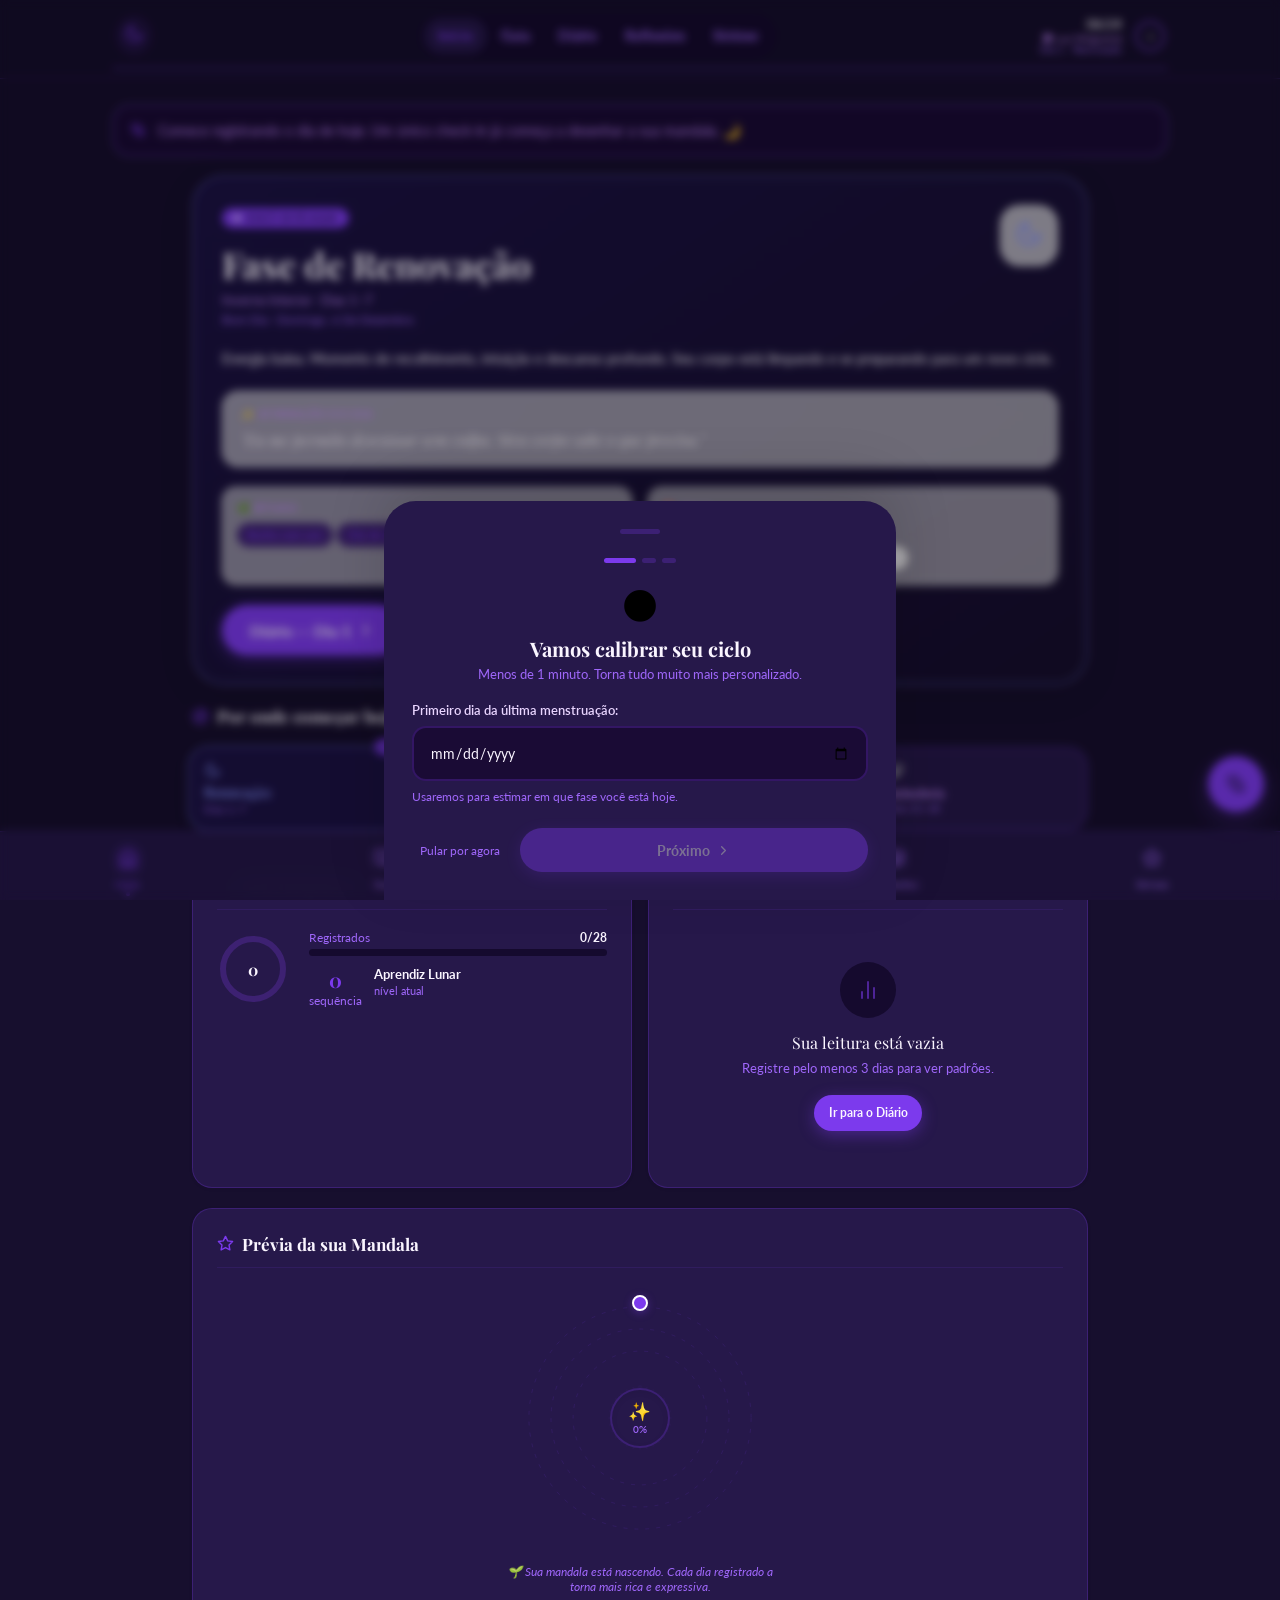
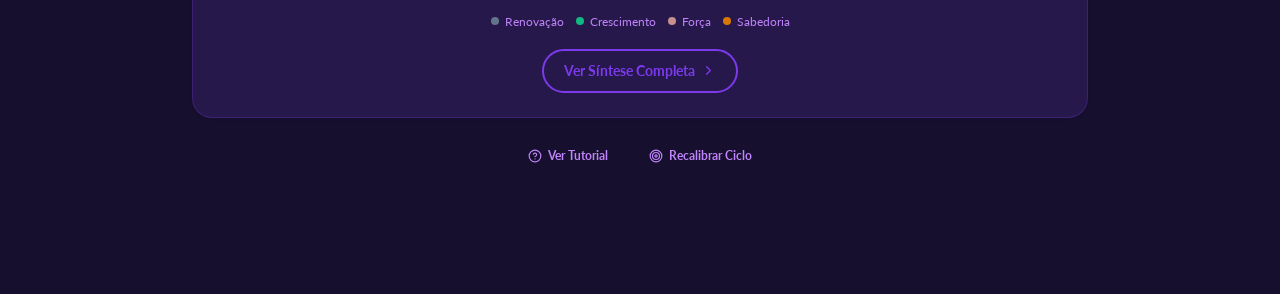
==== index.html @ 7f34790c "feat: Diário Lunar PWA — dark purple palette, live clock, lunar phase, PWA install" ====
<!DOCTYPE html>
<html lang="pt-BR">
<head>
  <meta charset="UTF-8">
  <meta name="viewport" content="width=device-width, initial-scale=1.0, maximum-scale=1.0, user-scalable=no, viewport-fit=cover">
  <title>Diário Lunar</title>

  <!-- ═══ PWA & MOBILE META TAGS ═══ -->
  <meta name="theme-color" content="#170F2E">
  <meta name="apple-mobile-web-app-capable" content="yes">
  <meta name="apple-mobile-web-app-status-bar-style" content="default">
  <meta name="apple-mobile-web-app-title" content="Diário Lunar">
  <meta name="description" content="Sincronize com seu ciclo. Diário feminino de autoconhecimento e conexão lunar.">
  <meta name="mobile-web-app-capable" content="yes">
  <meta name="format-detection" content="telephone=no">
  <link rel="manifest" href="./manifest.json">

  <!-- ═══ FAVICON ═══ -->
  <link rel="icon" href="data:image/svg+xml,<svg xmlns='http://www.w3.org/2000/svg' viewBox='0 0 100 100'><text y='0.9em' font-size='90'>🌙</text></svg>">
  <link rel="apple-touch-icon" href="data:image/svg+xml,<svg xmlns='http://www.w3.org/2000/svg' viewBox='0 0 100 100'><text y='0.9em' font-size='90'>🌙</text></svg>">

  <!-- ═══ CRITICAL CSS (inline) ═══ -->
  <style>
    *,*::before,*::after{box-sizing:border-box;margin:0;padding:0}
    html{scroll-behavior:smooth;-webkit-text-size-adjust:100%;height:-webkit-fill-available;overscroll-behavior:none}
    body,html{background-color:#170F2E;font-family:'Lato',system-ui,sans-serif;min-height:100vh;min-height:-webkit-fill-available;overscroll-behavior-y:none}
    #app{min-height:100vh}
    *{-webkit-tap-highlight-color:transparent}
    #loading-screen{position:fixed;inset:0;z-index:9999;background:linear-gradient(145deg,#170F2E,#26184A);display:flex;flex-direction:column;align-items:center;justify-content:center;gap:1.25rem;transition:opacity 0.7s cubic-bezier(0.16,1,0.3,1),transform 0.7s cubic-bezier(0.16,1,0.3,1);padding-top:env(safe-area-inset-top,0px)}
    #loading-screen.fade-out{opacity:0;transform:scale(1.06);pointer-events:none}
    .moon-loader{width:4.5rem;height:4.5rem;border-radius:50%;background:radial-gradient(circle at 35% 35%,#C084FC,#7C3AED);animation:moonPulse 1.8s ease-in-out infinite}
    @keyframes moonPulse{0%{box-shadow:0 0 0 0 rgba(124,58,237,0.55)}70%{box-shadow:0 0 0 22px rgba(124,58,237,0)}100%{box-shadow:0 0 0 0 rgba(124,58,237,0)}}
    .loading-title{font-family:'Georgia',serif;font-size:1.625rem;font-weight:700;color:#FAF5FF}
    .loading-sub{font-size:0.8rem;color:#C084FC;letter-spacing:0.05em}
    .loading-dots{display:flex;gap:0.375rem}
    .loading-dots span{width:0.4rem;height:0.4rem;border-radius:50%;background:#7C3AED;animation:dotBounce 1.2s infinite ease-in-out}
    .loading-dots span:nth-child(2){animation-delay:0.2s}
    .loading-dots span:nth-child(3){animation-delay:0.4s}
    @keyframes dotBounce{0%,80%,100%{transform:scale(0.55);opacity:0.35}40%{transform:scale(1);opacity:1}}
  </style>

  <!-- ═══ FULL CSS ═══ -->
  <link rel="stylesheet" href="./styles.css">
</head>
<body>
  <!-- ═══ LOADING SPLASH ═══ -->
  <div id="loading-screen">
    <div class="moon-loader"></div>
    <p class="loading-title">Diário Lunar</p>
    <div class="loading-dots"><span></span><span></span><span></span></div>
    <p class="loading-sub">Preparando seu santuário...</p>
  </div>

  <!-- ═══ OFFLINE NOTICE ═══ -->
  <div id="offline-toast">
    🌑 Você está offline. Seus dados estão seguros localmente.
  </div>

  <!-- ═══ APP ROOT ═══ -->
  <div id="app"></div>

  <!-- ═══ OFFLINE DETECTION ═══ -->
  <script>
    function checkOnline() {
      var t = document.getElementById('offline-toast');
      if (!navigator.onLine) t.classList.add('show');
      else t.classList.remove('show');
    }
    window.addEventListener('offline', checkOnline);
    window.addEventListener('online', checkOnline);
  </script>

  <!-- ═══ SERVICE WORKER + STORAGE PERSIST ═══ -->
  <script>
    if ('serviceWorker' in navigator) {
      window.addEventListener('load', function() {
        navigator.serviceWorker.register('./sw.js').catch(function(e) {
          console.warn('SW registration failed:', e);
        });
      });
    }
    if (navigator.storage && navigator.storage.persist) {
      navigator.storage.persist();
    }
  </script>

  <!-- ═══ APP JS ═══ -->
  <script>window._splashStart=Date.now();</script>
  <script src="./app.js" defer></script>
</body>
</html>
---- styles.css ----
/* ═══════════════════════════════════════════════════════════════════
   Diário Lunar — Styles
   ═══════════════════════════════════════════════════════════════════ */

@import url('https://fonts.googleapis.com/css2?family=Playfair+Display:ital,wght@0,400;0,600;0,700;1,400;1,600&family=Lato:wght@300;400;600;700&display=swap');

/* ─── CSS CUSTOM PROPERTIES ─── */
:root {
  --bg: #170F2E;
  --surface: #26184A;
  --primary: #7C3AED;
  --primary-dk: #6D28D9;
  --secondary: #C084FC;
  --ink: #FAF5FF;
  --warm: #E9D5FF;
  --muted: #C084FC;
  --faint: #9F67FA;
  --cream: #1A0B35;
  --parchment: #150A2E;
  --soft: #3D2172;
  --lavender: #4C2A8C;
  --border: rgba(124,58,237,0.25);
  --border-lt: rgba(124,58,237,0.12);
  --white: #FAF5FF;
  --gold: #F59E0B;
  --purple: #C084FC;
  --serif: 'Playfair Display', Georgia, serif;
  --sans: 'Lato', system-ui, sans-serif;
}

/* ─── RESET & BASE ─── */
*, *::before, *::after { box-sizing: border-box; margin: 0; padding: 0; }
html {
  scroll-behavior: smooth;
  -webkit-text-size-adjust: 100%;
  text-size-adjust: 100%;
  height: -webkit-fill-available;
  overscroll-behavior: none;
}
body, html {
  background-color: var(--bg);
  font-family: var(--sans);
  min-height: 100vh;
  min-height: -webkit-fill-available;
  overscroll-behavior-y: none;
}
#app { min-height: 100vh; }
* { -webkit-tap-highlight-color: transparent; }

/* ─── RANGE INPUT ─── */
input[type=range] {
  -webkit-appearance: none; appearance: none;
  height: 10px; border-radius: 999px;
  background: var(--parchment); outline: none; width: 100%;
}
input[type=range]::-webkit-slider-thumb {
  -webkit-appearance: none; width: 28px; height: 28px;
  border-radius: 50%; background: var(--primary);
  box-shadow: 0 2px 6px rgba(197,144,142,0.4);
  cursor: pointer; transition: transform 0.15s;
}
input[type=range]::-webkit-slider-thumb:active { transform: scale(1.25); }
input[type=range]::-moz-range-thumb {
  width: 28px; height: 28px; border-radius: 50%;
  background: var(--primary); border: none; cursor: pointer;
}

/* ─── SCROLLBAR ─── */
::-webkit-scrollbar { width: 5px; height: 5px; }
::-webkit-scrollbar-track { background: transparent; }
::-webkit-scrollbar-thumb { background: var(--lavender); border-radius: 10px; }

/* ─── ANIMATIONS ─── */
@keyframes fadeIn   { from { opacity:0; transform:translateY(8px);  } to { opacity:1; transform:translateY(0);  } }
@keyframes scaleIn  { from { opacity:0; transform:scale(0.92);      } to { opacity:1; transform:scale(1);       } }
@keyframes slideUp  { from { opacity:0; transform:translateY(2rem); } to { opacity:1; transform:translateY(0);  } }
@keyframes spin     { to { transform: rotate(360deg); } }
@keyframes pulse    { 0%,100% { opacity:1; transform:scale(1); } 50% { opacity:0.7; transform:scale(1.15); } }
@keyframes fadeInDown {
  from { opacity:0; transform:translateX(-50%) translateY(-8px); }
  to   { opacity:1; transform:translateX(-50%) translateY(0); }
}
@keyframes moonPulse {
  0%  { box-shadow: 0 0 0 0 rgba(124,58,237,0.55); }
  70% { box-shadow: 0 0 0 22px rgba(124,58,237,0); }
  100%{ box-shadow: 0 0 0 0 rgba(124,58,237,0); }
}
@keyframes dotBounce {
  0%,80%,100% { transform: scale(0.55); opacity: 0.35; }
  40%         { transform: scale(1);    opacity: 1;    }
}

/* ─── TOOLTIP ON HOVER ─── */
button:hover .day-tooltip { display: block !important; }
@media (hover: none) {
  button:hover .day-tooltip { display: none !important; }
}

/* ─── GLOBAL BUTTON ─── */
button {
  touch-action: manipulation;
  min-height: 36px;
  cursor: pointer;
}
.btn-touch { min-height: 44px !important; min-width: 44px !important; }

/* ─── PREVENT IOS INPUT ZOOM ─── */
input[type="text"],
input[type="date"],
input[type="email"],
input[type="number"],
textarea,
select {
  font-size: 16px !important;
  -webkit-appearance: none;
  appearance: none;
}
@media (min-width: 768px) {
  input[type="text"],
  input[type="date"],
  input[type="email"],
  input[type="number"],
  textarea,
  select { font-size: 0.875rem !important; }
}

/* ─── OFFLINE TOAST ─── */
#offline-toast {
  display: none; position: fixed; top: calc(1rem + env(safe-area-inset-top, 0px));
  left: 50%; transform: translateX(-50%); z-index: 10000;
  background: var(--ink); color: #fff; padding: 0.625rem 1.25rem;
  border-radius: 9999px; font-size: 0.8rem; font-weight: 600;
  box-shadow: 0 8px 24px rgba(0,0,0,0.18); animation: fadeInDown 0.4s ease;
}
#offline-toast.show { display: flex; align-items: center; gap: 0.5rem; }

/* ─── GRID LAYOUTS ─── */
.grid-2col { display: grid; grid-template-columns: 1fr 1fr; gap: 1rem; }
@media (max-width: 540px) { .grid-2col { grid-template-columns: 1fr; } }

.grid-3col { display: grid; grid-template-columns: 1fr 1fr 1fr; gap: 0.875rem; }
@media (max-width: 600px) { .grid-3col { grid-template-columns: 1fr; } }

.grid-4phase { display: grid; grid-template-columns: repeat(4, 1fr); gap: 0.625rem; }
@media (max-width: 600px) { .grid-4phase { grid-template-columns: 1fr 1fr; } }

.grid-4col { display: grid; grid-template-columns: repeat(4, 1fr); gap: 0.875rem; }
@media (max-width: 700px) { .grid-4col { grid-template-columns: 1fr 1fr; } }
@media (max-width: 400px) { .grid-4col { grid-template-columns: 1fr; } }

.grid-lunar { display: grid; grid-template-columns: 1fr 1.4fr; gap: 2rem; }
@media (max-width: 700px) { .grid-lunar { grid-template-columns: 1fr; gap: 1.25rem; } }

.grid-synthesis { display: grid; grid-template-columns: 1fr 1fr; gap: 1.25rem; }
@media (max-width: 600px) { .grid-synthesis { grid-template-columns: 1fr; } }

.grid-next-cycle { display: grid; grid-template-columns: repeat(3, 1fr); gap: 1rem; margin-top: 1.25rem; }
@media (max-width: 500px) { .grid-next-cycle { grid-template-columns: 1fr; } }

.grid-guide-info { display: grid; grid-template-columns: 1fr 1fr 1fr; gap: 0.75rem; }
@media (max-width: 600px) { .grid-guide-info { grid-template-columns: 1fr; } }

.intro-stats-grid { display: grid; grid-template-columns: 1fr 1fr; gap: 1rem; }
@media (max-width: 540px) { .intro-stats-grid { grid-template-columns: 1fr; } }

.daily-sliders-grid { display: grid; grid-template-columns: 1fr 1fr; gap: 1.25rem; margin-bottom: 1.25rem; }
@media (max-width: 480px) { .daily-sliders-grid { grid-template-columns: 1fr; gap: 1rem; } }

.weekly-panorama-grid { display: grid; grid-template-columns: 1fr 1fr; gap: 0.75rem; }
@media (max-width: 540px) { .weekly-panorama-grid { grid-template-columns: 1fr; } }

.weekly-habits-grid { display: grid; grid-template-columns: 1fr 1fr; gap: 0.875rem; }
@media (max-width: 540px) { .weekly-habits-grid { grid-template-columns: 1fr; } }

.day-mosaic-grid { display: grid; grid-template-columns: repeat(7, 1fr); gap: 0.375rem; }
@media (max-width: 380px) { .day-mosaic-grid { gap: 0.25rem; } }

/* ─── GUIDE CARD LAYOUT ─── */
.guide-card-inner { display: flex; gap: 2rem; flex-wrap: wrap; }
@media (max-width: 600px) {
  .guide-card-inner { gap: 1rem; }
  .guide-card-inner > *:first-child { min-width: auto !important; width: 100%; flex-direction: row !important; align-items: center; padding-top: 0 !important; }
}

/* ─── MOOD GRID ─── */
.mood-grid { display: flex; flex-wrap: wrap; gap: 0.5rem; }
@media (max-width: 380px) {
  .mood-grid { gap: 0.375rem; }
  .mood-grid button { font-size: 0.75rem !important; padding: 0.4rem 0.625rem !important; }
}

/* ─── MANDALA CENTERING ─── */
.mandala-wrap { display: flex; flex-wrap: wrap; justify-content: space-around; align-items: center; gap: 2rem; width: 100%; }
@media (max-width: 600px) { .mandala-wrap { flex-direction: column; gap: 1.25rem; } }

/* ─── DAY TIMELINE ─── */
.day-timeline { display: flex; gap: 2px; justify-content: center; margin-top: 0.625rem; flex-wrap: nowrap; overflow: hidden; }

/* ─── PHASE BTN LABEL ─── */
.phase-btn-label { font-weight: 700; font-size: 0.8125rem; margin: 0 0 0.125rem; }
@media (max-width: 380px) { .phase-btn-label { font-size: 0.7rem; } }

/* ─── HEADER ─── */
.app-header {
  position: fixed; top: 0; left: 0; right: 0;
  background: rgba(23,15,46,0.96);
  backdrop-filter: blur(12px); -webkit-backdrop-filter: blur(12px);
  border-bottom: 1px solid var(--border); z-index: 50;
  box-shadow: 0 1px 8px rgba(0,0,0,0.04);
  padding-top: env(safe-area-inset-top, 0px);
}
.app-header-inner { max-width: 68rem; margin: 0 auto; padding: 0.75rem 1rem 0.5rem; }
@media (max-width: 540px) { .app-header-inner { padding: 0.625rem 0.875rem 0.5rem; } }

.desktop-nav {
  display: flex; align-items: center;
  background: var(--parchment); border-radius: 9999px; padding: 0.25rem;
}
@media (max-width: 768px) {
  .desktop-nav { display: none !important; }
  .brand-text { display: block !important; }
}
.brand-text { display: none; }

/* ─── MAIN CONTENT ─── */
.app-main {
  padding-top: 6.5rem; padding-left: 1rem; padding-right: 1rem;
  padding-bottom: 6rem; max-width: 68rem; margin: 0 auto;
  min-height: 100vh; -webkit-overflow-scrolling: touch;
}
@media (max-width: 540px) {
  .app-main {
    padding-top: 5.75rem; padding-left: 0.75rem; padding-right: 0.75rem;
    padding-bottom: calc(5.5rem + env(safe-area-inset-bottom, 0px));
  }
}

/* ─── BOTTOM TAB BAR ─── */
.bottom-tab-bar {
  position: fixed; bottom: 0; left: 0; right: 0; z-index: 50;
  background: rgba(38,24,74,0.97);
  backdrop-filter: blur(12px); -webkit-backdrop-filter: blur(12px);
  border-top: 1px solid var(--border);
  padding-bottom: env(safe-area-inset-bottom, 0px);
  display: flex; justify-content: space-around; align-items: center;
}

/* ─── FAB ─── */
.fab-container {
  position: fixed;
  bottom: calc(5.5rem + env(safe-area-inset-bottom, 0px));
  right: 1rem; z-index: 75;
  display: flex; flex-direction: column; align-items: flex-end; gap: 0.5rem;
}
@media (max-width: 400px) { .fab-container { right: 0.75rem; } }

/* ─── CARD ─── */
.card-responsive {
  background: var(--surface); border-radius: 1.25rem;
  border: 1px solid var(--border);
  box-shadow: 0 1px 4px rgba(0,0,0,0.04); padding: 1.5rem;
}
@media (max-width: 540px) { .card-responsive { padding: 1.125rem; border-radius: 1rem; } }

/* ─── HERO SECTION ─── */
.hero-section {
  border-radius: 2rem; overflow: hidden;
  border-width: 2px; border-style: solid;
  box-shadow: 0 8px 40px rgba(0,0,0,0.07);
}
@media (max-width: 540px) {
  .hero-section { border-radius: 1.5rem; }
  .hero-section .hero-pad { padding: 1.25rem !important; }
}

/* ─── HERO TITLE ─── */
.hero-title {
  font-family: var(--serif); font-size: 2.25rem; font-weight: 700;
  color: var(--ink); margin: 0 0 0.25rem;
}
@media (max-width: 400px) { .hero-title { font-size: 1.75rem; } }

/* ─── SUMMARY TITLE ─── */
.summary-title {
  font-family: var(--serif); font-size: 3rem; color: var(--ink);
  font-weight: 700; margin: 0 0 0.5rem;
}
@media (max-width: 480px) { .summary-title { font-size: 2rem; } }

/* ─── ORACLE MODAL ─── */
.oracle-modal-card {
  background: var(--surface); border-radius: 2rem; max-width: 28rem;
  width: 100%; position: relative; overflow: hidden;
  animation: scaleIn 0.3s cubic-bezier(0.34,1.56,0.64,1);
}
@media (max-width: 480px) {
  .oracle-modal-card {
    border-radius: 1.5rem 1.5rem 0 0; max-width: 100%;
    position: fixed; bottom: 0; left: 0; right: 0;
    animation: slideUp 0.35s cubic-bezier(0.16,1,0.3,1);
    padding-bottom: env(safe-area-inset-bottom, 0px);
  }
}

/* ─── TUTORIAL MODAL ─── */
.tutorial-modal {
  background: var(--surface); border-radius: 2rem; max-width: 22rem;
  width: 100%; overflow: hidden;
  box-shadow: 0 25px 60px rgba(0,0,0,0.22);
  animation: scaleIn 0.3s cubic-bezier(0.34,1.56,0.64,1);
  position: relative;
}
@media (max-width: 480px) {
  .tutorial-modal { max-width: calc(100vw - 2rem); border-radius: 1.5rem; }
}

/* ─── SAVE TOAST ─── */
.save-toast {
  position: fixed;
  bottom: calc(6rem + env(safe-area-inset-bottom, 0px));
  left: 50%; transform: translateX(-50%); z-index: 300;
}

/* ─── COMMON INPUT STYLES ─── */
.dl-input {
  width: 100%; padding: 0.875rem 1rem; border-radius: 0.875rem;
  border: 2px solid var(--border); outline: none;
  font-size: 16px; color: var(--ink); background: var(--cream);
  transition: border-color 0.15s; font-family: var(--sans);
  line-height: 1.5; box-sizing: border-box; -webkit-appearance: none;
}
.dl-input:focus { border-color: var(--primary); }

.dl-textarea {
  width: 100%; padding: 1rem; border-radius: 0.875rem;
  border: 2px solid var(--border); outline: none;
  font-size: 16px; color: var(--ink); background: var(--cream);
  transition: border-color 0.15s; font-family: var(--sans);
  line-height: 1.6; resize: none; box-sizing: border-box; -webkit-appearance: none;
}
.dl-textarea:focus { border-color: var(--primary); }

/* ─── BUTTON VARIANTS ─── */
.btn {
  border-radius: 9999px; font-weight: 700; font-family: var(--sans);
  display: inline-flex; align-items: center; justify-content: center;
  gap: 0.4rem; transition: all 0.2s; touch-action: manipulation;
  -webkit-tap-highlight-color: transparent; border: none; cursor: pointer;
}
.btn:disabled { opacity: 0.4; cursor: not-allowed; }
.btn-sm { padding: 0.4rem 0.9rem; font-size: 0.75rem; min-height: 36px; }
.btn-md { padding: 0.625rem 1.25rem; font-size: 0.875rem; min-height: 44px; }
.btn-lg { padding: 0.875rem 1.75rem; font-size: 1rem; min-height: 50px; }
.btn-primary { background: var(--primary); color: var(--white); box-shadow: 0 4px 16px rgba(124,58,237,0.4); }
.btn-outline { background: transparent; color: var(--primary); border: 2px solid var(--primary); }
.btn-ghost { background: transparent; color: var(--muted); }
.btn-muted { background: var(--soft); color: var(--warm); }
.btn-magic { background: linear-gradient(135deg, var(--primary), var(--purple)); color: var(--white); box-shadow: 0 6px 20px rgba(124,58,237,0.45); }
.btn-dark { background: var(--surface); color: var(--white); box-shadow: 0 4px 12px rgba(0,0,0,0.4); }

/* ─── SECTION HEADER ─── */
.section-header {
  font-family: var(--serif); font-size: 1.0625rem; color: var(--ink);
  margin: 0 0 1.25rem; display: flex; align-items: center; gap: 0.5rem;
  border-bottom: 1px solid var(--border-lt); padding-bottom: 0.75rem;
}

/* ─── TAG ─── */
.tag {
  padding: 0.25rem 0.625rem; border-radius: 9999px;
  font-size: 0.7rem; font-weight: 600; display: inline-block; line-height: 1.4;
}

/* ─── HIDDEN UTILITY ─── */
.hidden { display: none !important; }
.view-container { display: none; }
.view-container.active { display: block; }
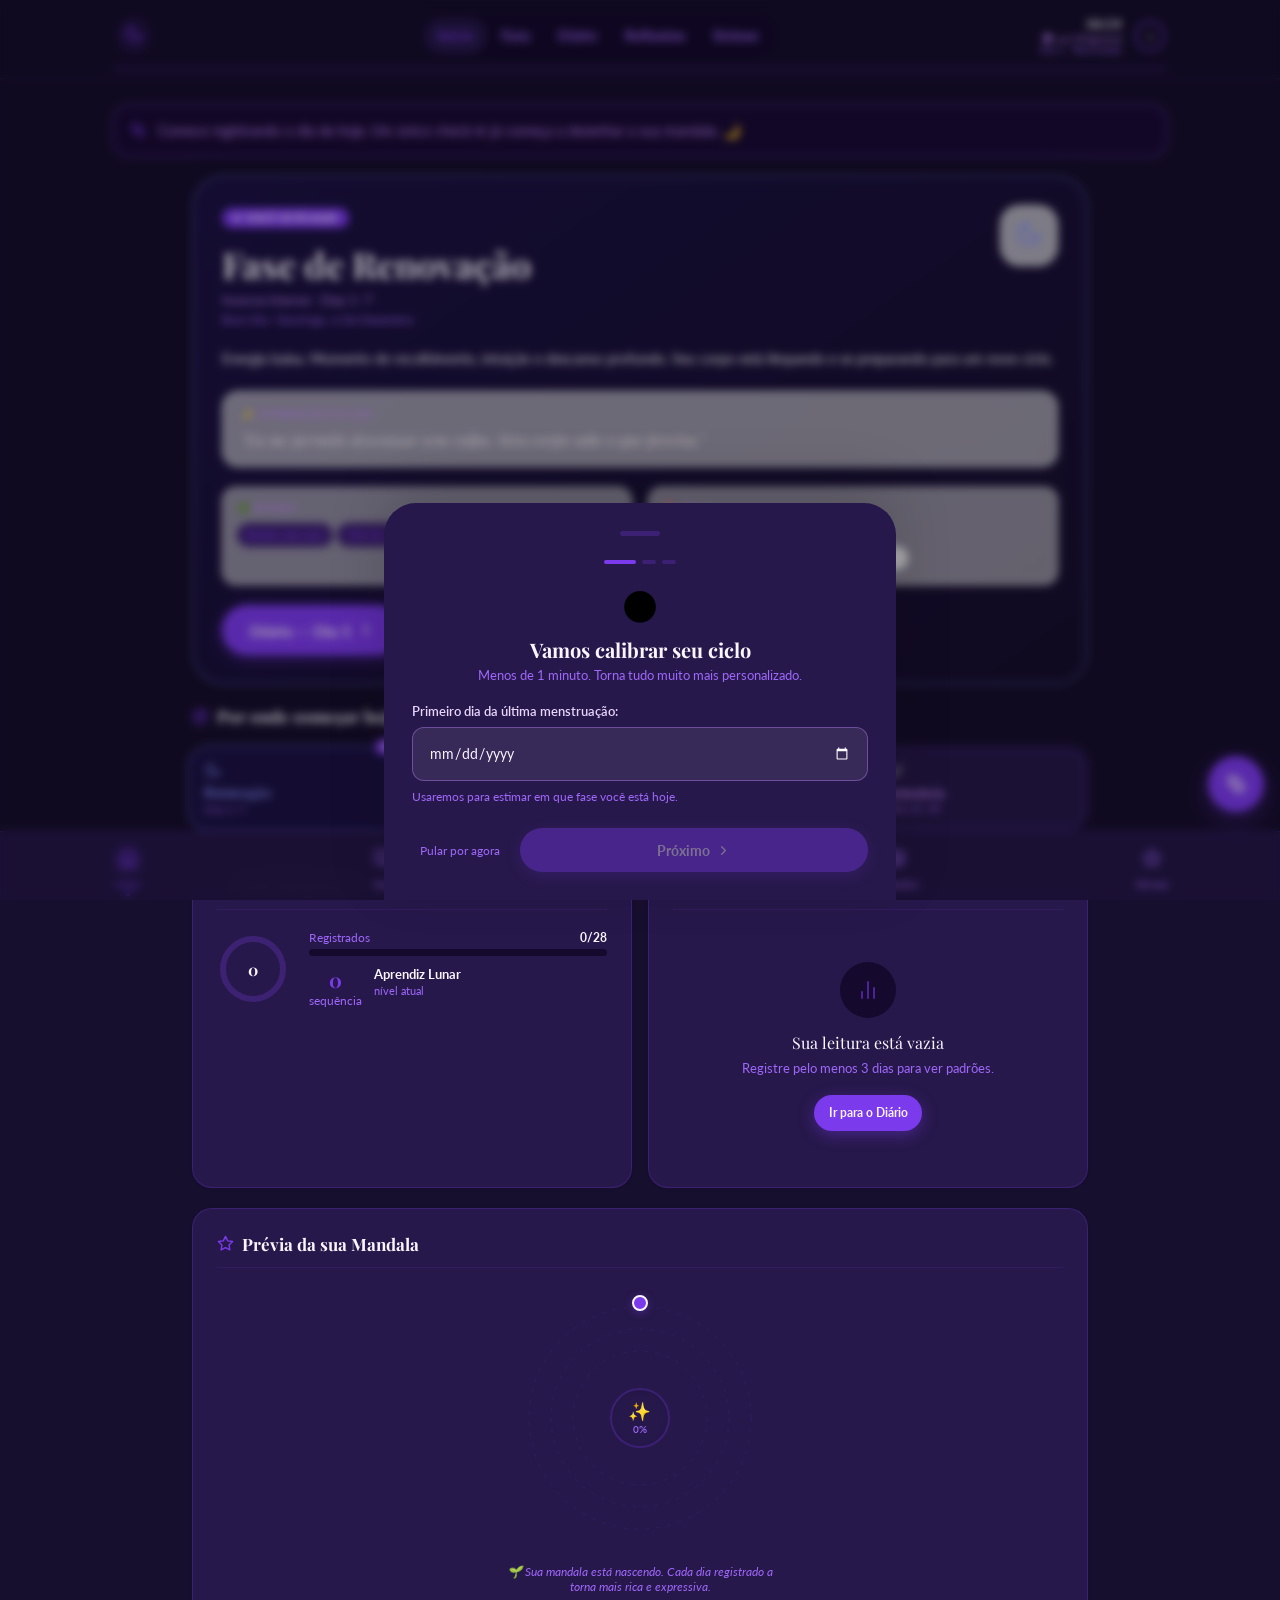
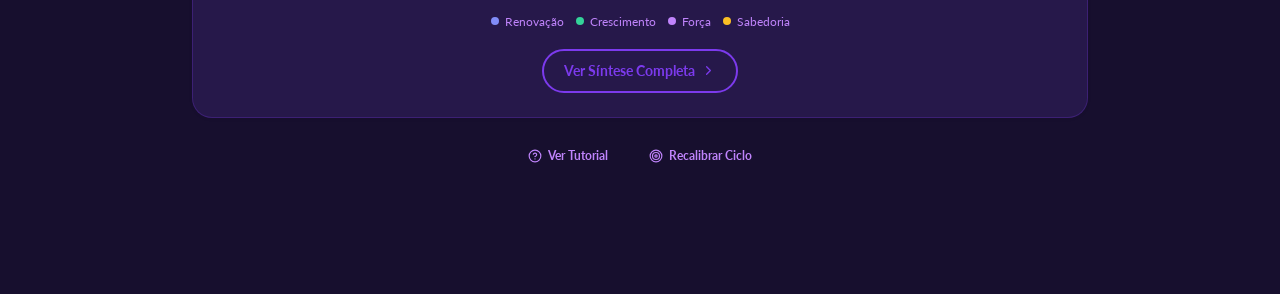
==== commit edf200f4: "fix: bump SW cache to v4 and combine maskable any purpose" ====
--- a/index.html
+++ b/index.html
@@ -15,9 +15,10 @@
   <meta name="format-detection" content="telephone=no">
   <link rel="manifest" href="./manifest.json">
 
-  <!-- ═══ FAVICON ═══ -->
-  <link rel="icon" href="data:image/svg+xml,<svg xmlns='http://www.w3.org/2000/svg' viewBox='0 0 100 100'><text y='0.9em' font-size='90'>🌙</text></svg>">
-  <link rel="apple-touch-icon" href="data:image/svg+xml,<svg xmlns='http://www.w3.org/2000/svg' viewBox='0 0 100 100'><text y='0.9em' font-size='90'>🌙</text></svg>">
+  <!-- ═══ FAVICON & PWA ICONS ═══ -->
+  <link rel="icon" type="image/png" sizes="32x32" href="./icons/favicon-32.png">
+  <link rel="icon" type="image/png" sizes="192x192" href="./icons/icon-192.png">
+  <link rel="apple-touch-icon" sizes="180x180" href="./icons/icon-180.png">
 
   <!-- ═══ CRITICAL CSS (inline) ═══ -->
   <style>
--- a/styles.css
+++ b/styles.css
@@ -194,7 +194,23 @@
 @media (max-width: 600px) { .mandala-wrap { flex-direction: column; gap: 1.25rem; } }
 
 /* ─── DAY TIMELINE ─── */
-.day-timeline { display: flex; gap: 2px; justify-content: center; margin-top: 0.625rem; flex-wrap: nowrap; overflow: hidden; }
+.day-timeline {
+  display: flex; gap: 6px; justify-content: center; align-items: center;
+  margin-top: 0.625rem; flex-wrap: nowrap; overflow: hidden;
+  padding: 0.5rem 0.25rem;
+}
+.timeline-dot {
+  position: relative;
+  outline: none;
+}
+.timeline-dot::after {
+  content: '';
+  position: absolute;
+  inset: -10px;
+  border-radius: 50%;
+}
+.timeline-dot:hover { transform: scale(1.4); }
+.timeline-dot:focus-visible { box-shadow: 0 0 0 3px rgba(192,132,252,0.6) !important; }
 
 /* ─── PHASE BTN LABEL ─── */
 .phase-btn-label { font-weight: 700; font-size: 0.8125rem; margin: 0 0 0.125rem; }
@@ -321,24 +337,83 @@
   left: 50%; transform: translateX(-50%); z-index: 300;
 }
 
-/* ─── COMMON INPUT STYLES ─── */
-.dl-input {
-  width: 100%; padding: 0.875rem 1rem; border-radius: 0.875rem;
-  border: 2px solid var(--border); outline: none;
-  font-size: 16px; color: var(--ink); background: var(--cream);
-  transition: border-color 0.15s; font-family: var(--sans);
-  line-height: 1.5; box-sizing: border-box; -webkit-appearance: none;
-}
-.dl-input:focus { border-color: var(--primary); }
-
+/* ─── COMMON INPUT STYLES (premium dark) ─── */
+.dl-input,
 .dl-textarea {
-  width: 100%; padding: 1rem; border-radius: 0.875rem;
-  border: 2px solid var(--border); outline: none;
-  font-size: 16px; color: var(--ink); background: var(--cream);
-  transition: border-color 0.15s; font-family: var(--sans);
-  line-height: 1.6; resize: none; box-sizing: border-box; -webkit-appearance: none;
-}
-.dl-textarea:focus { border-color: var(--primary); }
+  width: 100%;
+  padding: 14px 16px;
+  border-radius: 12px;
+  border: 1.5px solid rgba(192,132,252,0.4);
+  outline: none;
+  font-size: 16px;
+  color: var(--ink);
+  background: rgba(255,255,255,0.08);
+  transition: border-color 0.2s ease, background 0.2s ease, box-shadow 0.2s ease;
+  font-family: var(--sans);
+  line-height: 1.55;
+  box-sizing: border-box;
+  -webkit-appearance: none;
+  appearance: none;
+}
+.dl-textarea {
+  line-height: 1.65;
+  resize: vertical;
+  min-height: 96px;
+}
+.dl-input::placeholder,
+.dl-textarea::placeholder {
+  color: rgba(250,245,255,0.45);
+  font-style: italic;
+  opacity: 1; /* Firefox normaliza */
+}
+.dl-input:hover,
+.dl-textarea:hover {
+  border-color: rgba(192,132,252,0.55);
+}
+.dl-input:focus,
+.dl-textarea:focus {
+  border-color: var(--primary);
+  background: rgba(255,255,255,0.12);
+  box-shadow: 0 0 0 3px rgba(124,58,237,0.25);
+}
+.dl-input:disabled,
+.dl-textarea:disabled { opacity: 0.55; cursor: not-allowed; }
+
+/* ─── FIELD LABEL & WRAPPER ─── */
+.field-wrap {
+  display: flex; flex-direction: column; gap: 0.4375rem;
+  position: relative;
+}
+.field-label {
+  font-size: 0.75rem;
+  font-weight: 700;
+  color: var(--muted);
+  text-transform: uppercase;
+  letter-spacing: 0.08em;
+  margin: 0;
+  font-family: var(--sans);
+}
+.field-counter {
+  position: absolute;
+  right: 0.625rem;
+  bottom: 0.5rem;
+  font-size: 0.65rem;
+  color: var(--faint);
+  opacity: 0;
+  transition: opacity 0.2s ease;
+  pointer-events: none;
+  background: rgba(23,15,46,0.7);
+  padding: 0.125rem 0.4375rem;
+  border-radius: 9999px;
+  font-variant-numeric: tabular-nums;
+}
+.field-wrap:focus-within .field-counter { opacity: 1; }
+
+/* ─── DATE INPUT (Webkit calendar icon visível no dark) ─── */
+input[type="date"].dl-input::-webkit-calendar-picker-indicator {
+  filter: invert(1) brightness(1.2);
+  cursor: pointer;
+}
 
 /* ─── BUTTON VARIANTS ─── */
 .btn {
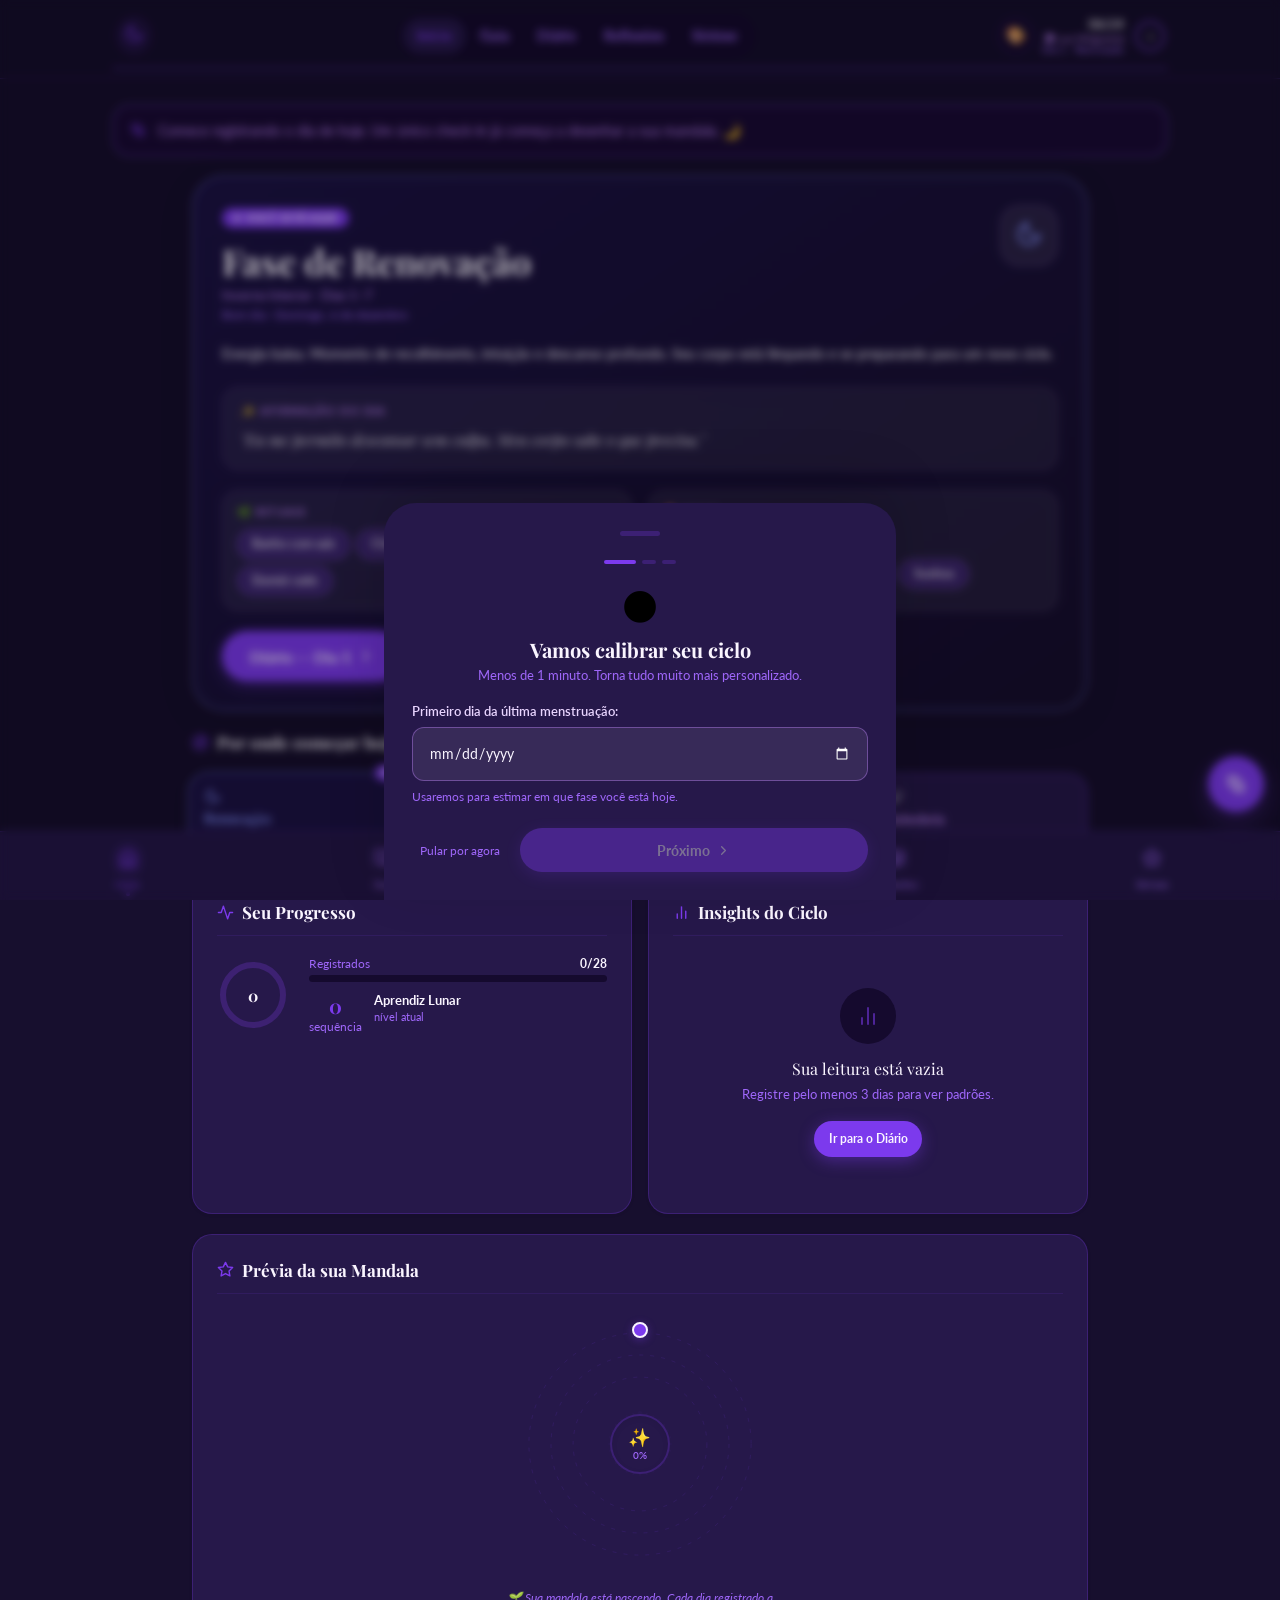
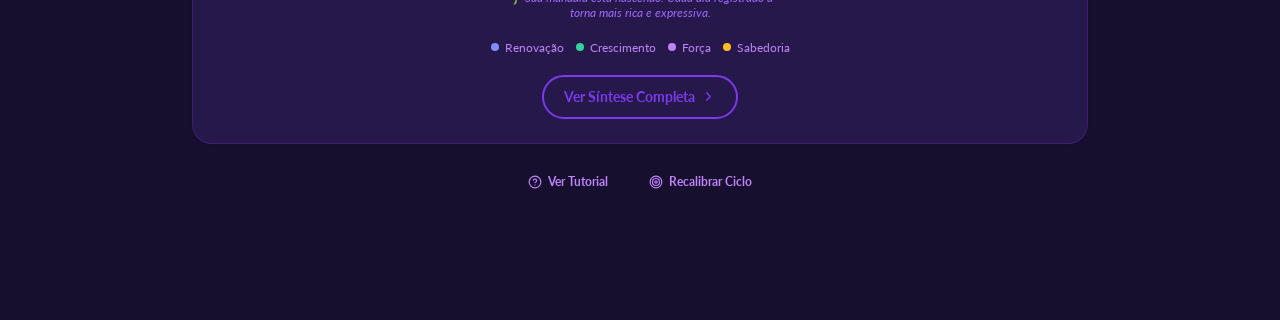
==== commit 60251efb: "feat: audio synth completo + timer + history API + 4 temas + oraculo expandido + 5 conquistas + busc" ====
--- a/index.html
+++ b/index.html
@@ -87,6 +87,7 @@
 
   <!-- ═══ APP JS ═══ -->
   <script>window._splashStart=Date.now();</script>
+  <script src="./audio.js" defer></script>
   <script src="./app.js" defer></script>
 </body>
 </html>
--- a/styles.css
+++ b/styles.css
@@ -243,6 +243,7 @@
   padding-top: 6.5rem; padding-left: 1rem; padding-right: 1rem;
   padding-bottom: 6rem; max-width: 68rem; margin: 0 auto;
   min-height: 100vh; -webkit-overflow-scrolling: touch;
+  animation: fadeIn 0.18s cubic-bezier(0.16,1,0.3,1);
 }
 @media (max-width: 540px) {
   .app-main {
@@ -289,19 +290,27 @@
   .hero-section .hero-pad { padding: 1.25rem !important; }
 }
 
-/* ─── HERO TITLE ─── */
+/* ─── HERO TITLE (responsivo via clamp) ─── */
 .hero-title {
-  font-family: var(--serif); font-size: 2.25rem; font-weight: 700;
-  color: var(--ink); margin: 0 0 0.25rem;
-}
-@media (max-width: 400px) { .hero-title { font-size: 1.75rem; } }
-
-/* ─── SUMMARY TITLE ─── */
+  font-family: var(--serif);
+  font-size: clamp(1.5rem, 5vw, 2.25rem);
+  font-weight: 700;
+  color: var(--ink);
+  margin: 0 0 0.25rem;
+  line-height: 1.2;
+  word-break: break-word;
+}
+
+/* ─── SUMMARY TITLE (responsivo via clamp) ─── */
 .summary-title {
-  font-family: var(--serif); font-size: 3rem; color: var(--ink);
-  font-weight: 700; margin: 0 0 0.5rem;
-}
-@media (max-width: 480px) { .summary-title { font-size: 2rem; } }
+  font-family: var(--serif);
+  font-size: clamp(1.75rem, 6vw, 3rem);
+  color: var(--ink);
+  font-weight: 700;
+  margin: 0 0 0.5rem;
+  line-height: 1.2;
+  word-break: break-word;
+}
 
 /* ─── ORACLE MODAL ─── */
 .oracle-modal-card {
@@ -440,10 +449,15 @@
   border-bottom: 1px solid var(--border-lt); padding-bottom: 0.75rem;
 }
 
-/* ─── TAG ─── */
+/* ─── TAG (pill) ─── */
 .tag {
-  padding: 0.25rem 0.625rem; border-radius: 9999px;
-  font-size: 0.7rem; font-weight: 600; display: inline-block; line-height: 1.4;
+  padding: 6px 14px;
+  border-radius: 20px;
+  font-size: 0.75rem;
+  font-weight: 600;
+  display: inline-block;
+  line-height: 1.4;
+  border: 1px solid rgba(192,132,252,0.4);
 }
 
 /* ─── HIDDEN UTILITY ─── */
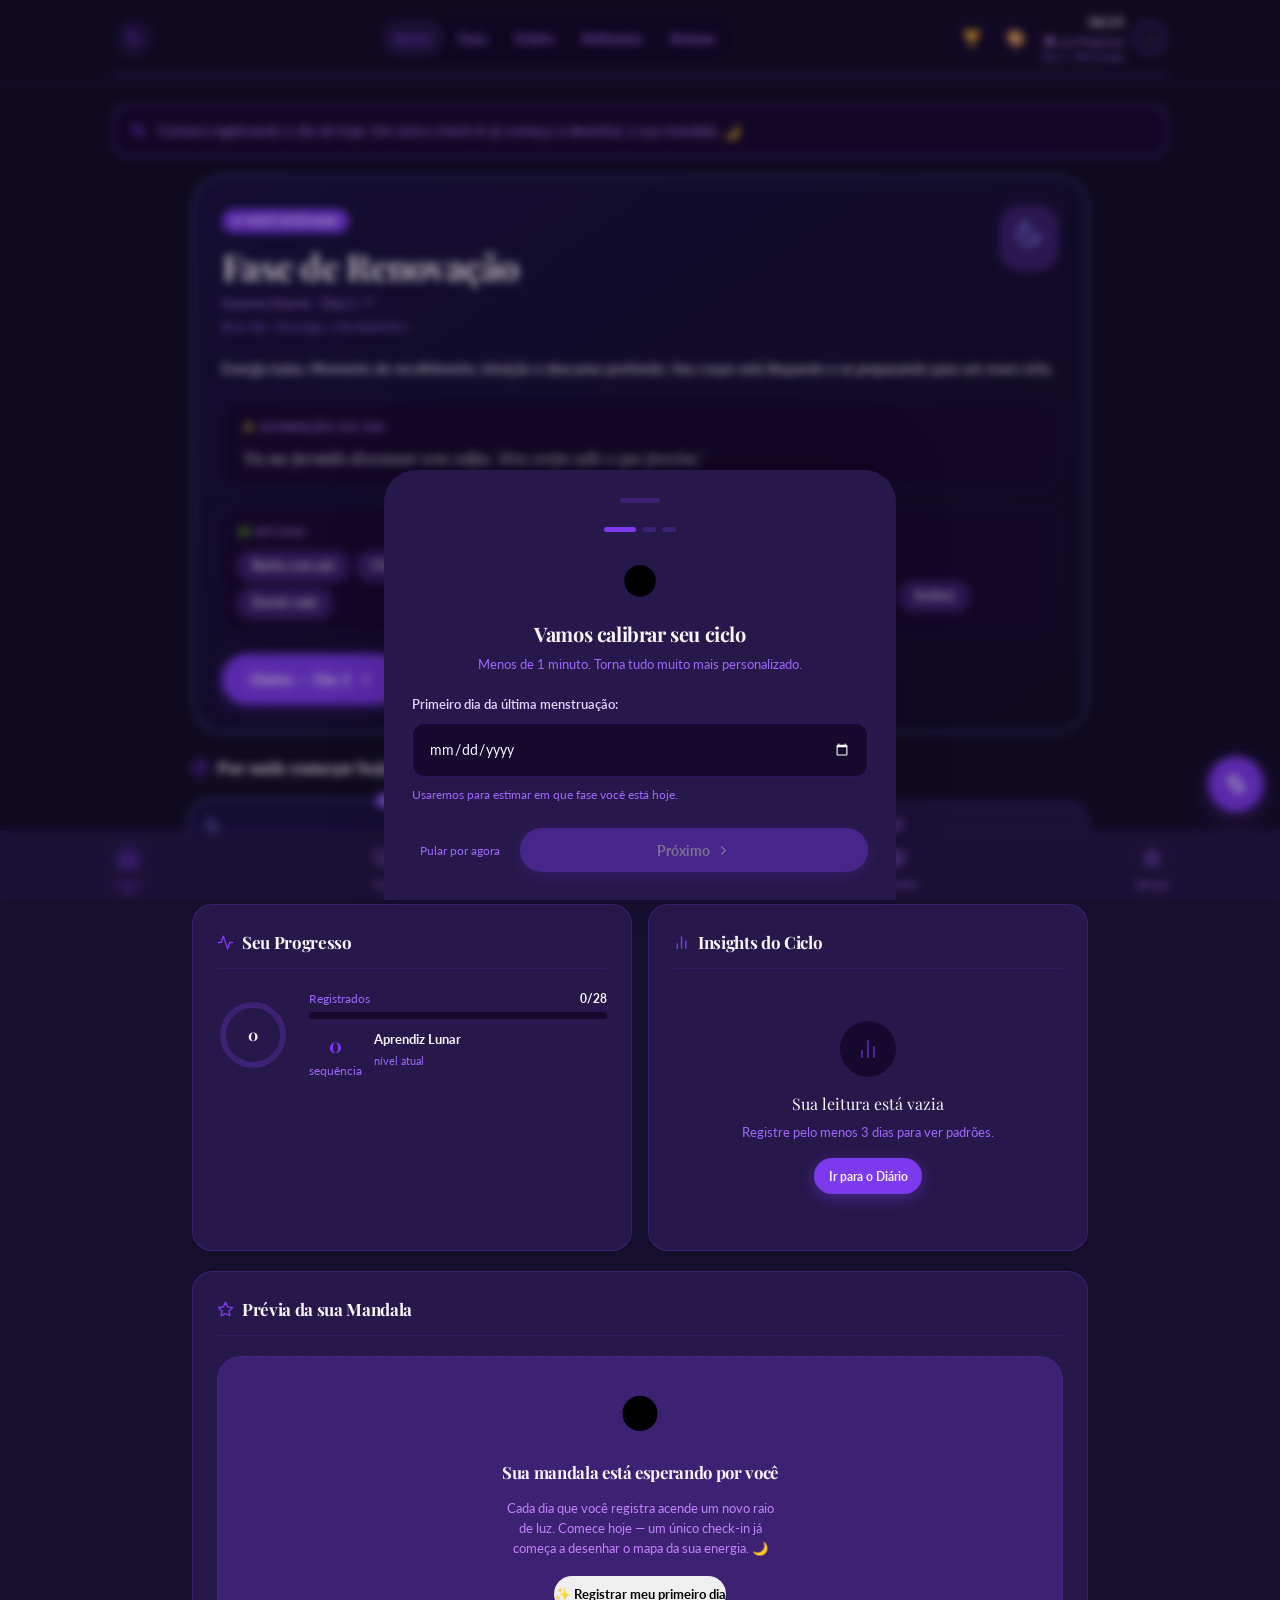
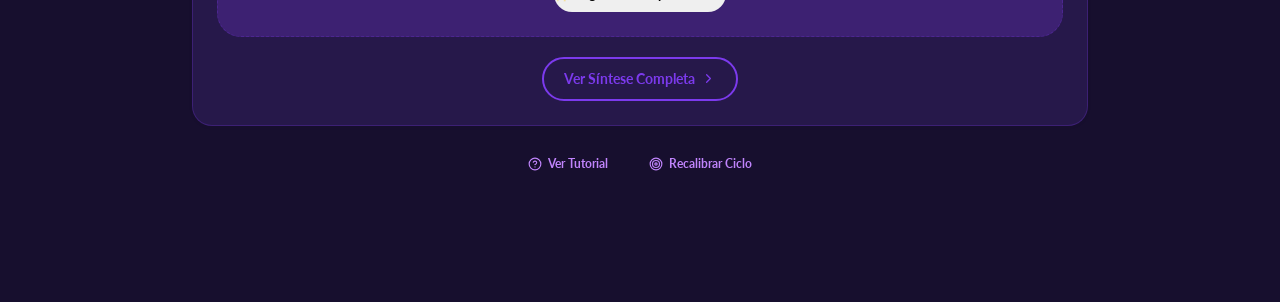
==== commit 4646f45c: "feat: auto-update PWA + mandala interativa TAREFA 1 — Sistema de atualização automática (padrão BemL" ====
--- a/index.html
+++ b/index.html
@@ -8,8 +8,9 @@
   <!-- ═══ PWA & MOBILE META TAGS ═══ -->
   <meta name="theme-color" content="#170F2E">
   <meta name="apple-mobile-web-app-capable" content="yes">
-  <meta name="apple-mobile-web-app-status-bar-style" content="default">
+  <meta name="apple-mobile-web-app-status-bar-style" content="black-translucent">
   <meta name="apple-mobile-web-app-title" content="Diário Lunar">
+  <meta name="apple-touch-fullscreen" content="yes">
   <meta name="description" content="Sincronize com seu ciclo. Diário feminino de autoconhecimento e conexão lunar.">
   <meta name="mobile-web-app-capable" content="yes">
   <meta name="format-detection" content="telephone=no">
@@ -74,8 +75,52 @@
   <!-- ═══ SERVICE WORKER + STORAGE PERSIST ═══ -->
   <script>
     if ('serviceWorker' in navigator) {
+      var _swRefreshing = false;
+      navigator.serviceWorker.addEventListener('controllerchange', function() {
+        if (_swRefreshing) return;
+        _swRefreshing = true;
+        window.location.reload();
+      });
+
+      function _activateUpdate(worker) {
+        if (worker) { try { worker.postMessage({ type: 'SKIP_WAITING' }); } catch (e) {} }
+      }
+
+      function _showUpdateToast(worker) {
+        if (document.getElementById('app-update-toast')) return;
+        var bar = document.createElement('div');
+        bar.id = 'app-update-toast';
+        bar.style.cssText = 'position:fixed;top:0;left:0;right:0;z-index:99999;display:flex;'
+          + 'align-items:center;justify-content:center;gap:14px;flex-wrap:wrap;padding:14px 18px;'
+          + 'background:rgba(23,15,46,.96);backdrop-filter:blur(14px);-webkit-backdrop-filter:blur(14px);'
+          + 'border-bottom:1px solid rgba(124,58,237,.55);color:#F8F7FD;'
+          + 'font-family:-apple-system,BlinkMacSystemFont,"Segoe UI",sans-serif;font-size:.875rem;'
+          + 'box-shadow:0 8px 32px rgba(0,0,0,.55);'
+          + 'transform:translateY(-110%);transition:transform .45s cubic-bezier(.16,1,.3,1)';
+        bar.innerHTML = '<span style="font-weight:600">✨ Nova versão do Diário Lunar disponível.</span>'
+          + '<button id="app-update-btn" style="cursor:pointer;border:none;border-radius:9999px;'
+          + 'padding:8px 18px;font-weight:700;color:#1A1206;'
+          + 'background:linear-gradient(135deg,#F5D061,#D4A537);'
+          + 'box-shadow:0 4px 14px rgba(212,165,55,.45)">Atualizar agora</button>';
+        document.body.appendChild(bar);
+        requestAnimationFrame(function() { bar.style.transform = 'translateY(0)'; });
+
+        var _auto = setTimeout(function() { _activateUpdate(worker); }, 5000);
+        var btn = document.getElementById('app-update-btn');
+        if (btn) btn.addEventListener('click', function() { clearTimeout(_auto); _activateUpdate(worker); });
+      }
+
       window.addEventListener('load', function() {
-        navigator.serviceWorker.register('./sw.js').catch(function(e) {
+        navigator.serviceWorker.register('./sw.js').then(function(reg) {
+          if (reg.waiting && navigator.serviceWorker.controller) _showUpdateToast(reg.waiting);
+          reg.addEventListener('updatefound', function() {
+            var nw = reg.installing;
+            if (!nw) return;
+            nw.addEventListener('statechange', function() {
+              if (nw.state === 'installed' && navigator.serviceWorker.controller) _showUpdateToast(nw);
+            });
+          });
+        }).catch(function(e) {
           console.warn('SW registration failed:', e);
         });
       });
--- a/styles.css
+++ b/styles.css
@@ -43,7 +43,25 @@
   min-height: 100vh;
   min-height: -webkit-fill-available;
   overscroll-behavior-y: none;
-}
+  line-height: 1.6;
+  transition: background-color 0.3s ease, color 0.3s ease;
+}
+h1, h2, h3, h4, .summary-title, [class*="serif"] { letter-spacing: -0.02em; }
+
+/* ─── ANTI-OVERFLOW GLOBAL (375px safe) ─── */
+h1, h2, h3, h4 {
+  word-break: break-word;
+  overflow-wrap: break-word;
+  hyphens: auto;
+}
+.card-responsive, .oracle-modal-card, .tutorial-modal, .save-toast {
+  max-width: 100%;
+}
+/* Garante que nenhum elemento ultrapassa a largura da tela */
+img, video, iframe, table {
+  max-width: 100%;
+}
+input, textarea, select { transition: background-color 0.3s ease, border-color 0.3s ease, color 0.3s ease; }
 #app { min-height: 100vh; }
 * { -webkit-tap-highlight-color: transparent; }
 
@@ -76,6 +94,13 @@
 @keyframes slideUp  { from { opacity:0; transform:translateY(2rem); } to { opacity:1; transform:translateY(0);  } }
 @keyframes spin     { to { transform: rotate(360deg); } }
 @keyframes pulse    { 0%,100% { opacity:1; transform:scale(1); } 50% { opacity:0.7; transform:scale(1.15); } }
+/* Mandala — entrada progressiva do centro para fora */
+@keyframes mandalaGrow { to { stroke-dashoffset: 0; } }
+@keyframes mandalaFade { from { opacity:0; transform:scale(0.5); } to { opacity:1; transform:scale(1); } }
+@media (prefers-reduced-motion: reduce) {
+  .mandala-stage line { animation: none !important; stroke-dashoffset: 0 !important; }
+  .mandala-stage circle { animation: none !important; opacity: 1 !important; }
+}
 @keyframes fadeInDown {
   from { opacity:0; transform:translateX(-50%) translateY(-8px); }
   to   { opacity:1; transform:translateX(-50%) translateY(0); }
@@ -128,9 +153,10 @@
 #offline-toast {
   display: none; position: fixed; top: calc(1rem + env(safe-area-inset-top, 0px));
   left: 50%; transform: translateX(-50%); z-index: 10000;
-  background: var(--ink); color: #fff; padding: 0.625rem 1.25rem;
-  border-radius: 9999px; font-size: 0.8rem; font-weight: 600;
-  box-shadow: 0 8px 24px rgba(0,0,0,0.18); animation: fadeInDown 0.4s ease;
+  background: #1C1917; color: #FAF5FF; padding: 16px 24px;
+  border-radius: 12px; font-size: 0.8rem; font-weight: 600;
+  box-shadow: 0 8px 24px rgba(0,0,0,0.35); animation: fadeInDown 0.4s ease;
+  white-space: normal; max-width: calc(100vw - 2rem); word-break: break-word;
 }
 #offline-toast.show { display: flex; align-items: center; gap: 0.5rem; }
 
@@ -179,7 +205,8 @@
 .guide-card-inner { display: flex; gap: 2rem; flex-wrap: wrap; }
 @media (max-width: 600px) {
   .guide-card-inner { gap: 1rem; }
-  .guide-card-inner > *:first-child { min-width: auto !important; width: 100%; flex-direction: row !important; align-items: center; padding-top: 0 !important; }
+  .guide-card-inner > *:first-child { min-width: auto !important; width: 100%; padding-top: 0 !important; flex-direction: column !important; align-items: center; }
+  .guide-card-inner > *:last-child { min-width: 0 !important; width: 100%; }
 }
 
 /* ─── MOOD GRID ─── */
@@ -213,13 +240,13 @@
 .timeline-dot:focus-visible { box-shadow: 0 0 0 3px rgba(192,132,252,0.6) !important; }
 
 /* ─── PHASE BTN LABEL ─── */
-.phase-btn-label { font-weight: 700; font-size: 0.8125rem; margin: 0 0 0.125rem; }
+.phase-btn-label { font-weight: 700; font-size: 0.8125rem; margin: 0 0 0.125rem; word-break: break-word; overflow-wrap: break-word; }
 @media (max-width: 380px) { .phase-btn-label { font-size: 0.7rem; } }
 
 /* ─── HEADER ─── */
 .app-header {
   position: fixed; top: 0; left: 0; right: 0;
-  background: rgba(23,15,46,0.96);
+  background: var(--bg);
   backdrop-filter: blur(12px); -webkit-backdrop-filter: blur(12px);
   border-bottom: 1px solid var(--border); z-index: 50;
   box-shadow: 0 1px 8px rgba(0,0,0,0.04);
@@ -255,7 +282,7 @@
 /* ─── BOTTOM TAB BAR ─── */
 .bottom-tab-bar {
   position: fixed; bottom: 0; left: 0; right: 0; z-index: 50;
-  background: rgba(38,24,74,0.97);
+  background: var(--surface);
   backdrop-filter: blur(12px); -webkit-backdrop-filter: blur(12px);
   border-top: 1px solid var(--border);
   padding-bottom: env(safe-area-inset-bottom, 0px);
@@ -346,17 +373,17 @@
   left: 50%; transform: translateX(-50%); z-index: 300;
 }
 
-/* ─── COMMON INPUT STYLES (premium dark) ─── */
+/* ─── COMMON INPUT STYLES ─── */
 .dl-input,
 .dl-textarea {
   width: 100%;
   padding: 14px 16px;
   border-radius: 12px;
-  border: 1.5px solid rgba(192,132,252,0.4);
+  border: 1.5px solid var(--border);
   outline: none;
   font-size: 16px;
   color: var(--ink);
-  background: rgba(255,255,255,0.08);
+  background: var(--parchment);
   transition: border-color 0.2s ease, background 0.2s ease, box-shadow 0.2s ease;
   font-family: var(--sans);
   line-height: 1.55;
@@ -371,19 +398,19 @@
 }
 .dl-input::placeholder,
 .dl-textarea::placeholder {
-  color: rgba(250,245,255,0.45);
+  color: var(--faint);
   font-style: italic;
-  opacity: 1; /* Firefox normaliza */
+  opacity: 1;
 }
 .dl-input:hover,
 .dl-textarea:hover {
-  border-color: rgba(192,132,252,0.55);
+  border-color: var(--primary);
 }
 .dl-input:focus,
 .dl-textarea:focus {
   border-color: var(--primary);
-  background: rgba(255,255,255,0.12);
-  box-shadow: 0 0 0 3px rgba(124,58,237,0.25);
+  background: var(--cream);
+  box-shadow: 0 0 0 3px var(--border-lt);
 }
 .dl-input:disabled,
 .dl-textarea:disabled { opacity: 0.55; cursor: not-allowed; }
@@ -411,7 +438,7 @@
   opacity: 0;
   transition: opacity 0.2s ease;
   pointer-events: none;
-  background: rgba(23,15,46,0.7);
+  background: var(--surface);
   padding: 0.125rem 0.4375rem;
   border-radius: 9999px;
   font-variant-numeric: tabular-nums;
@@ -447,6 +474,7 @@
   font-family: var(--serif); font-size: 1.0625rem; color: var(--ink);
   margin: 0 0 1.25rem; display: flex; align-items: center; gap: 0.5rem;
   border-bottom: 1px solid var(--border-lt); padding-bottom: 0.75rem;
+  word-break: break-word; overflow-wrap: break-word; flex-wrap: wrap;
 }
 
 /* ─── TAG (pill) ─── */
@@ -457,10 +485,54 @@
   font-weight: 600;
   display: inline-block;
   line-height: 1.4;
-  border: 1px solid rgba(192,132,252,0.4);
+  border: 1px solid var(--border);
 }
 
 /* ─── HIDDEN UTILITY ─── */
 .hidden { display: none !important; }
 .view-container { display: none; }
 .view-container.active { display: block; }
+
+/* ─── MICRO-INTERACTIONS ─── */
+.btn { position: relative; overflow: hidden; }
+.btn:active { transform: scale(0.96); }
+.btn::after {
+  content: '';
+  position: absolute; inset: 0;
+  background: rgba(255,255,255,0.18);
+  opacity: 0;
+  pointer-events: none;
+  border-radius: inherit;
+  transition: opacity 0.4s ease;
+}
+.btn.is-rippling::after { opacity: 1; transition: opacity 0s; }
+
+@keyframes moonPulse3s {
+  0%, 100% { transform: scale(1); filter: drop-shadow(0 0 0 rgba(192,132,252,0)); }
+  50%      { transform: scale(1.06); filter: drop-shadow(0 0 8px rgba(192,132,252,0.45)); }
+}
+.moon-pulse { animation: moonPulse3s 3s ease-in-out infinite; transform-origin: center; }
+
+/* IntersectionObserver fade-in: cards começam invisíveis e aparecem ao entrar na viewport */
+.fade-in-up {
+  opacity: 0;
+  transform: translateY(12px);
+  transition: opacity 0.5s ease, transform 0.5s cubic-bezier(0.16,1,0.3,1);
+  will-change: opacity, transform;
+}
+.fade-in-up.is-visible { opacity: 1; transform: translateY(0); }
+
+/* Achievement unlock bounce */
+@keyframes achievementBounce {
+  0%   { transform: scale(0.8); opacity: 0; }
+  60%  { transform: scale(1.08); opacity: 1; }
+  100% { transform: scale(1); opacity: 1; }
+}
+.achievement-unlock { animation: achievementBounce 0.55s cubic-bezier(0.34,1.56,0.64,1); }
+
+/* Honra reduced motion */
+@media (prefers-reduced-motion: reduce) {
+  .fade-in-up { transition: none; opacity: 1; transform: none; }
+  .moon-pulse { animation: none; }
+  .btn::after, .btn:active { transition: none; transform: none; }
+}
